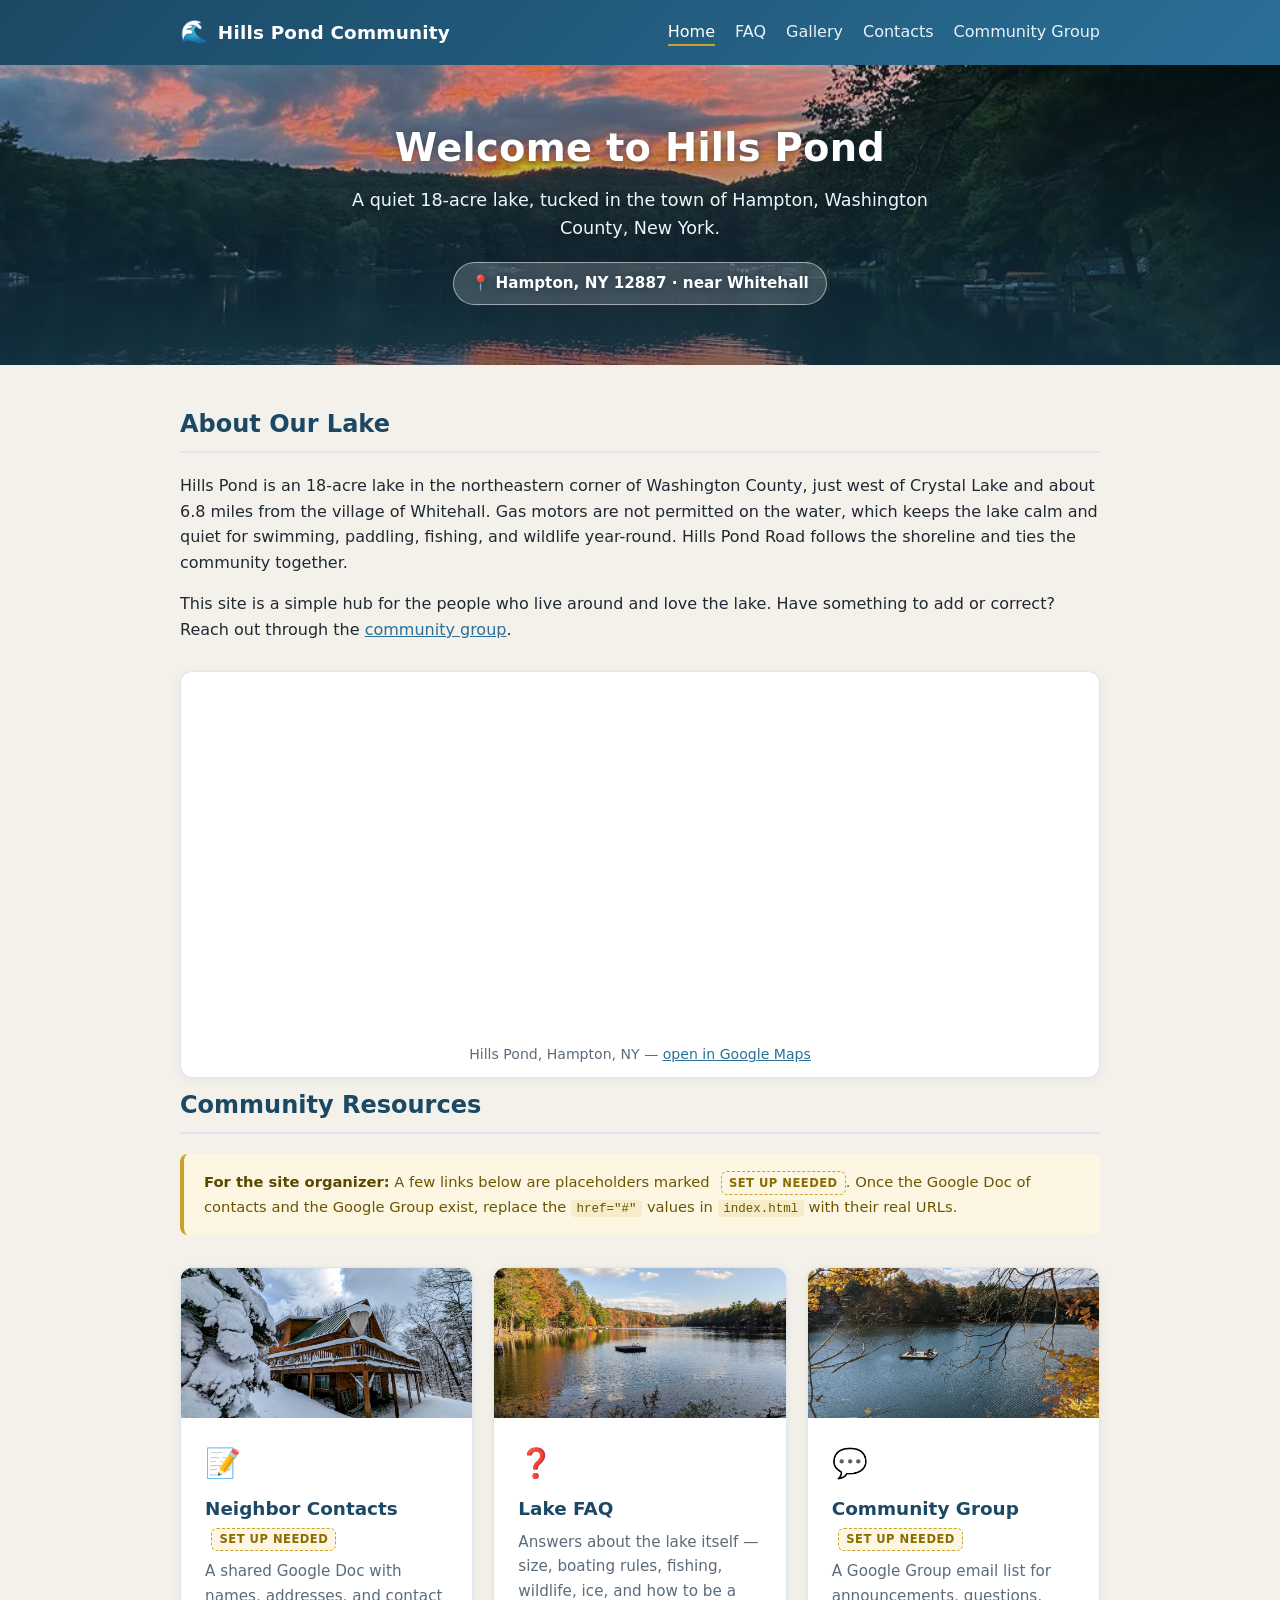
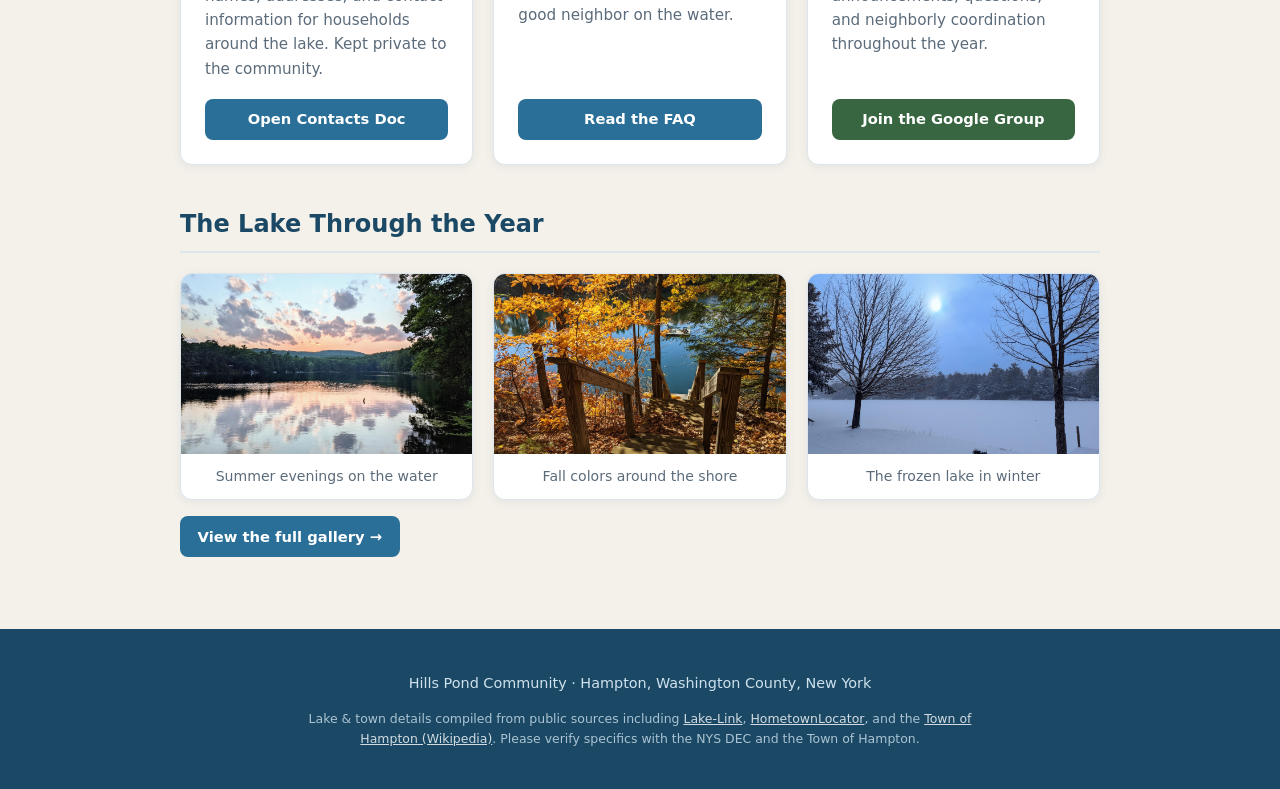
==== index.html @ 96c2da01 "Hills Pond Community website: pages, photos, and gallery Co-Authored-By: Claude Opus 4.8 <noreply@an" ====
<!DOCTYPE html>
<html lang="en">
<head>
  <meta charset="UTF-8" />
  <meta name="viewport" content="width=device-width, initial-scale=1.0" />
  <title>Hills Pond Community &mdash; Hampton, NY</title>
  <meta name="description" content="Community hub for residents and friends of Hills Pond in Hampton, New York. Contacts, FAQ, and community group." />
  <link rel="stylesheet" href="styles.css" />
</head>
<body>
  <header class="site-header">
    <nav class="nav">
      <a class="brand" href="index.html">
        <span class="mark">&#127754;</span>
        <span>Hills Pond Community</span>
      </a>
      <div class="nav-links">
        <a href="index.html" class="active">Home</a>
        <a href="faq.html">FAQ</a>
        <a href="gallery.html">Gallery</a>
        <a href="#contacts">Contacts</a>
        <a href="#group">Community Group</a>
      </div>
    </nav>
  </header>

  <section class="hero">
    <h1>Welcome to Hills Pond</h1>
    <p>A quiet 18-acre lake, tucked in the
       town of Hampton, Washington County, New York.</p>
    <a class="location" href="https://www.google.com/maps/search/?api=1&amp;query=43.5144433,-73.2801016"
       target="_blank" rel="noopener">&#128205; Hampton, NY 12887 &middot; near Whitehall</a>
  </section>

  <main>
    <h2 class="section-title">About Our Lake</h2>
    <p>
      Hills Pond is an 18-acre lake in the northeastern corner of Washington
      County, just west of Crystal Lake and about 6.8 miles from the village of
      Whitehall. Gas motors are not permitted on the water, which keeps the lake
      calm and quiet for swimming, paddling, fishing, and wildlife year-round.
      Hills Pond Road follows the shoreline and ties the community together.
    </p>
    <p>
      This site is a simple hub for the people who live around and love the lake.
      Have something to add or correct? Reach out through the
      <a href="#group">community group</a>.
    </p>

    <figure class="map-embed">
      <iframe
        title="Map of Hills Pond, Hampton, NY"
        src="https://maps.google.com/maps?q=43.5144433,-73.2801016&amp;z=14&amp;output=embed"
        loading="lazy"
        referrerpolicy="no-referrer-when-downgrade"
        allowfullscreen></iframe>
      <figcaption>
        Hills Pond, Hampton, NY &mdash;
        <a href="https://www.google.com/maps/search/?api=1&amp;query=43.5144433,-73.2801016"
           target="_blank" rel="noopener">open in Google Maps</a>
      </figcaption>
    </figure>

    <h2 class="section-title">Community Resources</h2>

    <div class="setup-note">
      <strong>For the site organizer:</strong> A few links below are placeholders
      marked <span class="badge">Set up needed</span>. Once the Google Doc of
      contacts and the Google Group exist, replace the <code>href="#"</code>
      values in <code>index.html</code> with their real URLs.
    </div>

    <div class="cards">
      <div class="card" id="contacts">
        <img class="card-img" src="images/cabin-snow.jpg" alt="A log home above the lake in winter snow" />
        <div class="card-body">
          <div class="icon">&#128221;</div>
          <h3>Neighbor Contacts <span class="badge">Set up needed</span></h3>
          <p>A shared Google Doc with names, addresses, and contact information
             for households around the lake. Kept private to the community.</p>
          <a class="btn" href="#" rel="noopener">Open Contacts Doc</a>
        </div>
      </div>

      <div class="card" id="faq">
        <img class="card-img" src="images/lake-autumn-raft.jpg" alt="Hills Pond in autumn with a swim raft and fall foliage" />
        <div class="card-body">
          <div class="icon">&#10067;</div>
          <h3>Lake FAQ</h3>
          <p>Answers about the lake itself &mdash; size, boating rules, fishing,
             wildlife, ice, and how to be a good neighbor on the water.</p>
          <a class="btn" href="faq.html">Read the FAQ</a>
        </div>
      </div>

      <div class="card" id="group">
        <img class="card-img" src="images/lake-dock-chairs.jpg" alt="Two Adirondack chairs on a floating dock on the lake" />
        <div class="card-body">
          <div class="icon">&#128172;</div>
          <h3>Community Group <span class="badge">Set up needed</span></h3>
          <p>A Google Group email list for announcements, questions, and
             neighborly coordination throughout the year.</p>
          <a class="btn secondary" href="#" rel="noopener">Join the Google Group</a>
        </div>
      </div>
    </div>

    <h2 class="section-title">The Lake Through the Year</h2>
    <div class="gallery">
      <figure>
        <img src="images/lake-summer-sunset.jpg" alt="Summer sunset reflected on Hills Pond" />
        <figcaption>Summer evenings on the water</figcaption>
      </figure>
      <figure>
        <img src="images/stairs-to-lake.jpg" alt="Wooden steps down to Hills Pond through golden fall foliage" />
        <figcaption>Fall colors around the shore</figcaption>
      </figure>
      <figure>
        <img src="images/winter-lake-frozen.jpg" alt="Hills Pond frozen over and snow-covered in winter" />
        <figcaption>The frozen lake in winter</figcaption>
      </figure>
    </div>
    <p><a class="btn" href="gallery.html">View the full gallery &rarr;</a></p>
  </main>

  <footer class="site-footer">
    <p>Hills Pond Community &middot; Hampton, Washington County, New York</p>
    <p class="sources">
      Lake &amp; town details compiled from public sources including
      <a href="https://www.lake-link.com/new-york-lakes/washington-county-county/hills-pond/28690/">Lake-Link</a>,
      <a href="https://newyork.hometownlocator.com/maps/feature-map,ftc,1,fid,952830,n,hills%20pond.cfm">HometownLocator</a>,
      and the <a href="https://en.wikipedia.org/wiki/Hampton,_New_York">Town of Hampton (Wikipedia)</a>.
      Please verify specifics with the NYS DEC and the Town of Hampton.
    </p>
  </footer>
</body>
</html>
---- styles.css ----
:root {
  --water-deep: #1b4965;
  --water: #2a6f97;
  --water-light: #61a5c2;
  --reed: #386641;
  --sand: #f4f1ea;
  --paper: #ffffff;
  --ink: #1f2933;
  --muted: #5b6b7a;
  --line: #dfe5ec;
  --accent: #c9a227;
  --shadow: 0 2px 10px rgba(27, 73, 101, 0.08);
  --radius: 12px;
}

* {
  box-sizing: border-box;
}

html {
  scroll-behavior: smooth;
}

body {
  margin: 0;
  font-family: "Segoe UI", system-ui, -apple-system, Roboto, Helvetica, Arial, sans-serif;
  color: var(--ink);
  background: var(--sand);
  line-height: 1.6;
}

a {
  color: var(--water);
}

a:hover {
  color: var(--water-deep);
}

/* ---------- Header / Nav ---------- */
.site-header {
  background: linear-gradient(135deg, var(--water-deep), var(--water));
  color: #fff;
  box-shadow: var(--shadow);
}

.nav {
  max-width: 960px;
  margin: 0 auto;
  display: flex;
  align-items: center;
  justify-content: space-between;
  flex-wrap: wrap;
  gap: 0.5rem;
  padding: 0.9rem 1.25rem;
}

.brand {
  display: flex;
  align-items: center;
  gap: 0.6rem;
  font-weight: 700;
  font-size: 1.15rem;
  color: #fff;
  text-decoration: none;
  letter-spacing: 0.2px;
}

.brand .mark {
  font-size: 1.4rem;
}

.nav-links {
  display: flex;
  gap: 1.25rem;
  flex-wrap: wrap;
}

.nav-links a {
  color: #eaf3f8;
  text-decoration: none;
  font-weight: 500;
}

.nav-links a:hover,
.nav-links a.active {
  color: #fff;
  border-bottom: 2px solid var(--accent);
}

/* ---------- Hero ---------- */
.hero {
  position: relative;
  color: #fff;
  text-align: center;
  padding: 3.25rem 1.25rem 3.75rem;
  background: linear-gradient(180deg, var(--water) 0%, var(--water-light) 100%);
  overflow: hidden;
}

.hero::before {
  content: "";
  position: absolute;
  inset: 0;
  background-image: var(--hero-img, url("images/lake-sunset-fire.jpg"));
  background-size: cover;
  background-position: center 50%;
  opacity: 1;
}

.hero::after {
  content: "";
  position: absolute;
  inset: 0;
  background: linear-gradient(180deg, rgba(27, 73, 101, 0.15), rgba(27, 73, 101, 0.55));
}

.hero > * {
  position: relative;
  z-index: 1;
  text-shadow: 0 1px 6px rgba(15, 40, 56, 0.45);
}

.hero h1 {
  margin: 0 0 0.5rem;
  font-size: 2.4rem;
  letter-spacing: 0.3px;
}

.hero p {
  margin: 0 auto;
  max-width: 620px;
  font-size: 1.1rem;
  color: #eef6fb;
}

.hero .location {
  display: inline-block;
  margin-top: 1.25rem;
  font-size: 0.95rem;
  font-weight: 600;
  color: #fff;
  text-decoration: none;
  background: rgba(255, 255, 255, 0.18);
  border: 1px solid rgba(255, 255, 255, 0.5);
  border-radius: 999px;
  padding: 0.5rem 1.1rem;
  transition: background 0.15s ease, transform 0.15s ease;
}

.hero .location:hover {
  background: rgba(255, 255, 255, 0.32);
  transform: translateY(-1px);
}

/* ---------- Layout ---------- */
main {
  max-width: 960px;
  margin: 0 auto;
  padding: 2.5rem 1.25rem 3.5rem;
}

.section-title {
  font-size: 1.5rem;
  color: var(--water-deep);
  margin: 0 0 1.25rem;
  border-bottom: 2px solid var(--line);
  padding-bottom: 0.5rem;
}

/* ---------- Catalog cards ---------- */
.cards {
  display: grid;
  grid-template-columns: repeat(auto-fit, minmax(240px, 1fr));
  gap: 1.25rem;
  margin-bottom: 2.5rem;
}

.card {
  background: var(--paper);
  border: 1px solid var(--line);
  border-radius: var(--radius);
  box-shadow: var(--shadow);
  display: flex;
  flex-direction: column;
  overflow: hidden;
  transition: transform 0.15s ease, box-shadow 0.15s ease;
}

.card-img {
  display: block;
  width: 100%;
  height: 150px;
  object-fit: cover;
  background: #dff0f7;
}

.card-body {
  padding: 1.4rem 1.5rem 1.5rem;
  display: flex;
  flex-direction: column;
  flex-grow: 1;
}

.card:hover {
  transform: translateY(-3px);
  box-shadow: 0 8px 20px rgba(27, 73, 101, 0.14);
}

.card .icon {
  font-size: 1.8rem;
  margin-bottom: 0.5rem;
}

.card h3 {
  margin: 0 0 0.4rem;
  color: var(--water-deep);
  font-size: 1.15rem;
}

.card p {
  margin: 0 0 1.1rem;
  color: var(--muted);
  font-size: 0.95rem;
  flex-grow: 1;
}

.btn {
  display: inline-block;
  background: var(--water);
  color: #fff;
  text-decoration: none;
  padding: 0.55rem 1.1rem;
  border-radius: 8px;
  font-weight: 600;
  font-size: 0.92rem;
  text-align: center;
  transition: background 0.15s ease;
}

.btn:hover {
  background: var(--water-deep);
  color: #fff;
}

.btn.secondary {
  background: var(--reed);
}

.btn.secondary:hover {
  background: #2c4f33;
}

/* ---------- Map embed ---------- */
.map-embed {
  margin: 1.75rem 0 0.5rem;
  background: var(--paper);
  border: 1px solid var(--line);
  border-radius: var(--radius);
  overflow: hidden;
  box-shadow: var(--shadow);
}

.map-embed iframe {
  display: block;
  width: 100%;
  height: 360px;
  border: 0;
}

.map-embed figcaption {
  padding: 0.7rem 1rem;
  font-size: 0.88rem;
  color: var(--muted);
  text-align: center;
}

/* ---------- Gallery ---------- */
.gallery {
  display: grid;
  grid-template-columns: repeat(auto-fit, minmax(220px, 1fr));
  gap: 1.25rem;
  margin-bottom: 1rem;
}

.gallery figure {
  margin: 0;
  background: var(--paper);
  border: 1px solid var(--line);
  border-radius: var(--radius);
  overflow: hidden;
  box-shadow: var(--shadow);
}

.gallery img {
  display: block;
  width: 100%;
  height: 180px;
  object-fit: cover;
}

.gallery figcaption {
  padding: 0.7rem 1rem;
  font-size: 0.88rem;
  color: var(--muted);
  text-align: center;
}

/* ---------- Placeholder badge ---------- */
.badge {
  display: inline-block;
  background: #fdf6e3;
  color: #8a6d00;
  border: 1px dashed var(--accent);
  border-radius: 6px;
  font-size: 0.72rem;
  font-weight: 600;
  text-transform: uppercase;
  letter-spacing: 0.5px;
  padding: 0.1rem 0.45rem;
  margin-left: 0.4rem;
  vertical-align: middle;
}

.setup-note {
  background: #fdf6e3;
  border-left: 4px solid var(--accent);
  border-radius: 8px;
  padding: 1rem 1.25rem;
  margin: 0 0 2rem;
  color: #6b5600;
  font-size: 0.92rem;
}

.setup-note strong {
  color: #5a4800;
}

.setup-note code {
  background: #f6ecca;
  padding: 0.1rem 0.35rem;
  border-radius: 4px;
  font-size: 0.85em;
}

/* ---------- FAQ ---------- */
.faq-intro {
  color: var(--muted);
  max-width: 680px;
  margin-bottom: 2rem;
}

details.faq {
  background: var(--paper);
  border: 1px solid var(--line);
  border-radius: var(--radius);
  margin-bottom: 0.85rem;
  box-shadow: var(--shadow);
  overflow: hidden;
}

details.faq summary {
  cursor: pointer;
  padding: 1.1rem 1.4rem;
  font-weight: 600;
  color: var(--water-deep);
  font-size: 1.05rem;
  list-style: none;
  display: flex;
  justify-content: space-between;
  align-items: center;
  gap: 1rem;
}

details.faq summary::-webkit-details-marker {
  display: none;
}

details.faq summary::after {
  content: "+";
  color: var(--water-light);
  font-size: 1.4rem;
  font-weight: 400;
  transition: transform 0.2s ease;
}

details.faq[open] summary::after {
  content: "\2212";
}

details.faq .answer {
  padding: 0 1.4rem 1.25rem;
  color: var(--ink);
}

details.faq .answer p:first-child {
  margin-top: 0;
}

.note {
  font-size: 0.85rem;
  color: var(--muted);
  font-style: italic;
}

.note code {
  background: #eef2f6;
  padding: 0.1rem 0.35rem;
  border-radius: 4px;
  font-style: normal;
  font-size: 0.88em;
}

/* ---------- Footer ---------- */
.site-footer {
  background: var(--water-deep);
  color: #cfe2ee;
  text-align: center;
  padding: 1.75rem 1.25rem;
  font-size: 0.9rem;
}

.site-footer a {
  color: #fff;
}

.site-footer .sources {
  margin-top: 0.75rem;
  font-size: 0.78rem;
  opacity: 0.8;
  max-width: 720px;
  margin-left: auto;
  margin-right: auto;
}

@media (max-width: 540px) {
  .hero h1 {
    font-size: 1.9rem;
  }
  .nav {
    justify-content: center;
  }
}
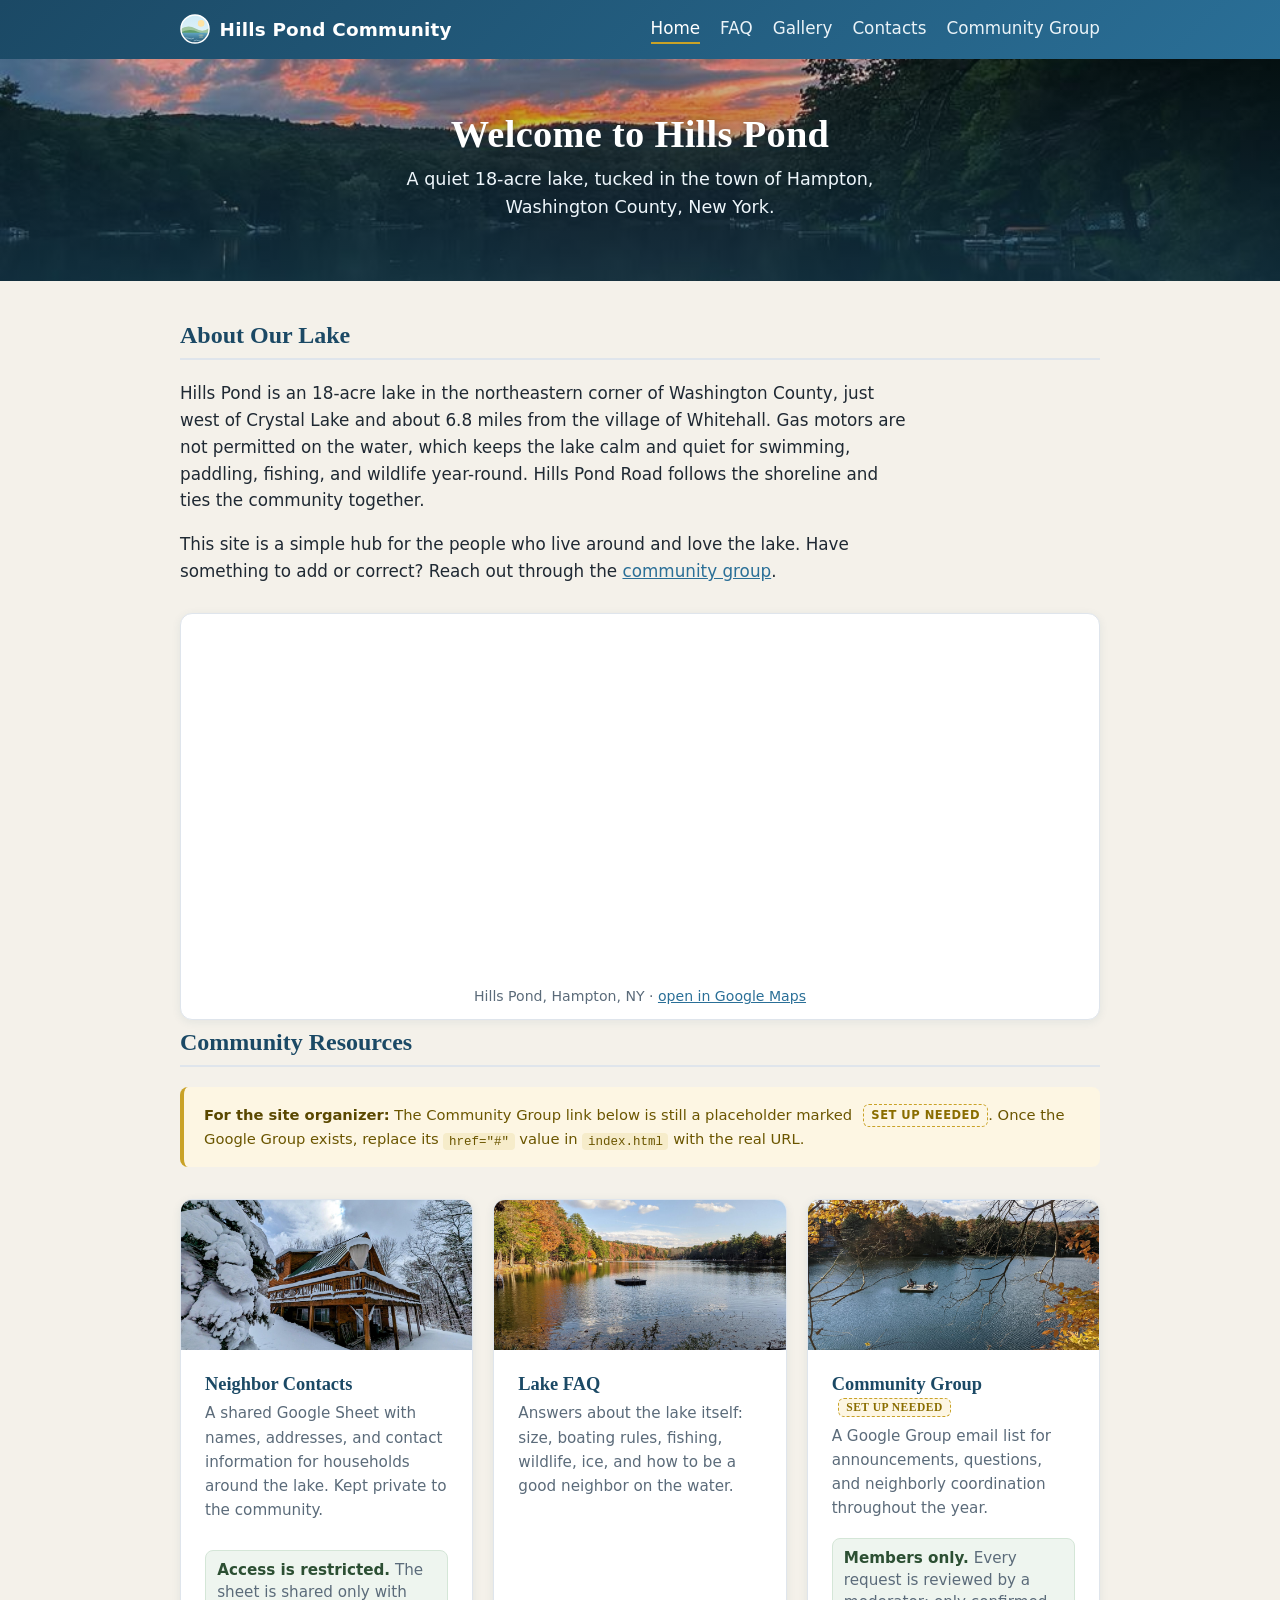
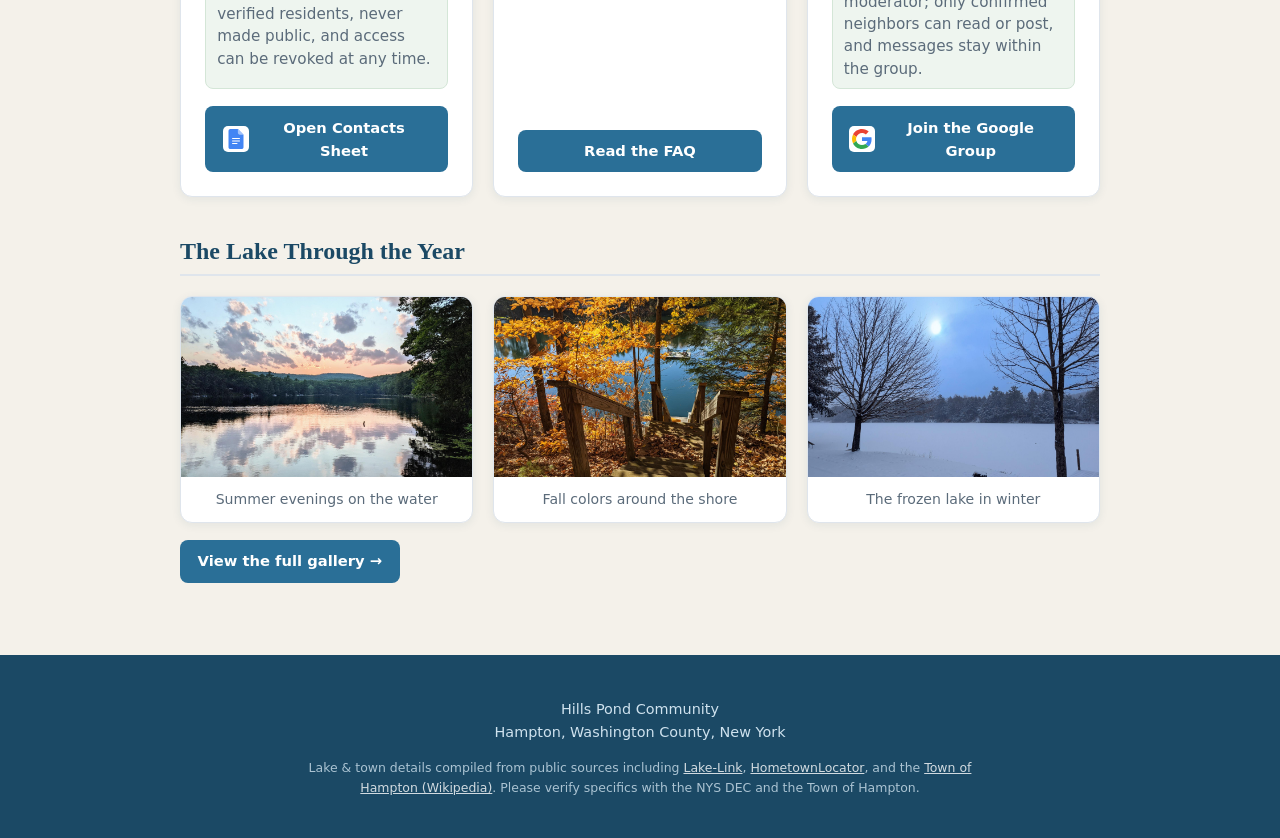
==== commit 25ae52ae: "Wire in contacts sheet, security notes, brand logo/buttons, typography, and location/banner tweaks C" ====
--- a/index.html
+++ b/index.html
@@ -3,7 +3,7 @@
 <head>
   <meta charset="UTF-8" />
   <meta name="viewport" content="width=device-width, initial-scale=1.0" />
-  <title>Hills Pond Community &mdash; Hampton, NY</title>
+  <title>Hills Pond Community | Hampton, NY</title>
   <meta name="description" content="Community hub for residents and friends of Hills Pond in Hampton, New York. Contacts, FAQ, and community group." />
   <link rel="stylesheet" href="styles.css" />
 </head>
@@ -11,7 +11,7 @@
   <header class="site-header">
     <nav class="nav">
       <a class="brand" href="index.html">
-        <span class="mark">&#127754;</span>
+        <img class="mark" src="images/logo.svg" alt="" />
         <span>Hills Pond Community</span>
       </a>
       <div class="nav-links">
@@ -26,10 +26,8 @@
 
   <section class="hero">
     <h1>Welcome to Hills Pond</h1>
-    <p>A quiet 18-acre lake, tucked in the
-       town of Hampton, Washington County, New York.</p>
-    <a class="location" href="https://www.google.com/maps/search/?api=1&amp;query=43.5144433,-73.2801016"
-       target="_blank" rel="noopener">&#128205; Hampton, NY 12887 &middot; near Whitehall</a>
+    <p>A quiet 18-acre lake, tucked in the town of Hampton,<br />
+       Washington County, New York.</p>
   </section>
 
   <main>
@@ -55,7 +53,7 @@
         referrerpolicy="no-referrer-when-downgrade"
         allowfullscreen></iframe>
       <figcaption>
-        Hills Pond, Hampton, NY &mdash;
+        Hills Pond, Hampton, NY &middot;
         <a href="https://www.google.com/maps/search/?api=1&amp;query=43.5144433,-73.2801016"
            target="_blank" rel="noopener">open in Google Maps</a>
       </figcaption>
@@ -64,30 +62,32 @@
     <h2 class="section-title">Community Resources</h2>
 
     <div class="setup-note">
-      <strong>For the site organizer:</strong> A few links below are placeholders
-      marked <span class="badge">Set up needed</span>. Once the Google Doc of
-      contacts and the Google Group exist, replace the <code>href="#"</code>
-      values in <code>index.html</code> with their real URLs.
+      <strong>For the site organizer:</strong> The Community Group link below is
+      still a placeholder marked <span class="badge">Set up needed</span>. Once the
+      Google Group exists, replace its <code>href="#"</code> value in
+      <code>index.html</code> with the real URL.
     </div>
 
     <div class="cards">
       <div class="card" id="contacts">
         <img class="card-img" src="images/cabin-snow.jpg" alt="A log home above the lake in winter snow" />
         <div class="card-body">
-          <div class="icon">&#128221;</div>
-          <h3>Neighbor Contacts <span class="badge">Set up needed</span></h3>
-          <p>A shared Google Doc with names, addresses, and contact information
+          <h3>Neighbor Contacts</h3>
+          <p>A shared Google Sheet with names, addresses, and contact information
              for households around the lake. Kept private to the community.</p>
-          <a class="btn" href="#" rel="noopener">Open Contacts Doc</a>
+          <p class="secure-note"><strong>Access is restricted.</strong>
+             The sheet is shared only with verified residents, never made
+             public, and access can be revoked at any time.</p>
+          <a class="btn" href="https://docs.google.com/spreadsheets/d/1q8JYfatUaCO-7oeQY9UzLf7ospxUxoKf-vQ00gw66Ko/edit"
+             target="_blank" rel="noopener"><img class="btn-icon" src="images/google-docs.svg" alt="" />Open Contacts Sheet</a>
         </div>
       </div>
 
       <div class="card" id="faq">
         <img class="card-img" src="images/lake-autumn-raft.jpg" alt="Hills Pond in autumn with a swim raft and fall foliage" />
         <div class="card-body">
-          <div class="icon">&#10067;</div>
           <h3>Lake FAQ</h3>
-          <p>Answers about the lake itself &mdash; size, boating rules, fishing,
+          <p>Answers about the lake itself: size, boating rules, fishing,
              wildlife, ice, and how to be a good neighbor on the water.</p>
           <a class="btn" href="faq.html">Read the FAQ</a>
         </div>
@@ -96,11 +96,13 @@
       <div class="card" id="group">
         <img class="card-img" src="images/lake-dock-chairs.jpg" alt="Two Adirondack chairs on a floating dock on the lake" />
         <div class="card-body">
-          <div class="icon">&#128172;</div>
           <h3>Community Group <span class="badge">Set up needed</span></h3>
           <p>A Google Group email list for announcements, questions, and
              neighborly coordination throughout the year.</p>
-          <a class="btn secondary" href="#" rel="noopener">Join the Google Group</a>
+          <p class="secure-note"><strong>Members only.</strong>
+             Every request is reviewed by a moderator; only confirmed neighbors
+             can read or post, and messages stay within the group.</p>
+          <a class="btn" href="#" rel="noopener"><img class="btn-icon" src="images/google-g.svg" alt="" />Join the Google Group</a>
         </div>
       </div>
     </div>
@@ -124,7 +126,7 @@
   </main>
 
   <footer class="site-footer">
-    <p>Hills Pond Community &middot; Hampton, Washington County, New York</p>
+    <p>Hills Pond Community<br />Hampton, Washington County, New York</p>
     <p class="sources">
       Lake &amp; town details compiled from public sources including
       <a href="https://www.lake-link.com/new-york-lakes/washington-county-county/hills-pond/28690/">Lake-Link</a>,
--- a/styles.css
+++ b/styles.css
@@ -26,7 +26,10 @@
   font-family: "Segoe UI", system-ui, -apple-system, Roboto, Helvetica, Arial, sans-serif;
   color: var(--ink);
   background: var(--sand);
+  font-size: 1.05rem;
   line-height: 1.6;
+  -webkit-font-smoothing: antialiased;
+  text-rendering: optimizeLegibility;
 }
 
 a {
@@ -35,6 +38,16 @@
 
 a:hover {
   color: var(--water-deep);
+}
+
+/* Serif headings for warmth and clearer hierarchy (no web-font download) */
+h1, h2, h3,
+.hero h1,
+.section-title,
+.card h3,
+details.faq summary {
+  font-family: Georgia, "Iowan Old Style", "Palatino Linotype", "Times New Roman", serif;
+  line-height: 1.2;
 }
 
 /* ---------- Header / Nav ---------- */
@@ -66,8 +79,16 @@
   letter-spacing: 0.2px;
 }
 
+.brand:hover {
+  color: #fff;
+  opacity: 0.92;
+}
+
 .brand .mark {
-  font-size: 1.4rem;
+  width: 30px;
+  height: 30px;
+  display: block;
+  flex: 0 0 auto;
 }
 
 .nav-links {
@@ -134,30 +155,17 @@
   color: #eef6fb;
 }
 
-.hero .location {
-  display: inline-block;
-  margin-top: 1.25rem;
-  font-size: 0.95rem;
-  font-weight: 600;
-  color: #fff;
-  text-decoration: none;
-  background: rgba(255, 255, 255, 0.18);
-  border: 1px solid rgba(255, 255, 255, 0.5);
-  border-radius: 999px;
-  padding: 0.5rem 1.1rem;
-  transition: background 0.15s ease, transform 0.15s ease;
-}
-
-.hero .location:hover {
-  background: rgba(255, 255, 255, 0.32);
-  transform: translateY(-1px);
-}
-
 /* ---------- Layout ---------- */
 main {
   max-width: 960px;
   margin: 0 auto;
   padding: 2.5rem 1.25rem 3.5rem;
+}
+
+/* Cap prose at a comfortable reading measure (~60-75 characters) */
+main > p,
+.faq .answer p {
+  max-width: 68ch;
 }
 
 .section-title {
@@ -225,12 +233,31 @@
   flex-grow: 1;
 }
 
+.secure-note {
+  flex-grow: 0;
+  font-size: 0.82rem;
+  color: var(--reed);
+  background: #eef5ef;
+  border: 1px solid #d4e6d7;
+  border-radius: 8px;
+  padding: 0.5rem 0.7rem;
+  margin: 0 0 1.1rem;
+  line-height: 1.45;
+}
+
+.secure-note strong {
+  color: #2c4f33;
+}
+
 .btn {
-  display: inline-block;
+  display: inline-flex;
+  align-items: center;
+  justify-content: center;
+  gap: 0.55rem;
   background: var(--water);
   color: #fff;
   text-decoration: none;
-  padding: 0.55rem 1.1rem;
+  padding: 0.6rem 1.1rem;
   border-radius: 8px;
   font-weight: 600;
   font-size: 0.92rem;
@@ -243,12 +270,19 @@
   color: #fff;
 }
 
-.btn.secondary {
-  background: var(--reed);
-}
-
-.btn.secondary:hover {
-  background: #2c4f33;
+.btn-icon {
+  width: 26px;
+  height: 26px;
+  flex: 0 0 auto;
+  background: #fff;
+  border-radius: 5px;
+  padding: 3px;
+  box-sizing: border-box;
+}
+
+/* The three resource-card actions share one consistent full-width button */
+.card-body .btn {
+  width: 100%;
 }
 
 /* ---------- Map embed ---------- */
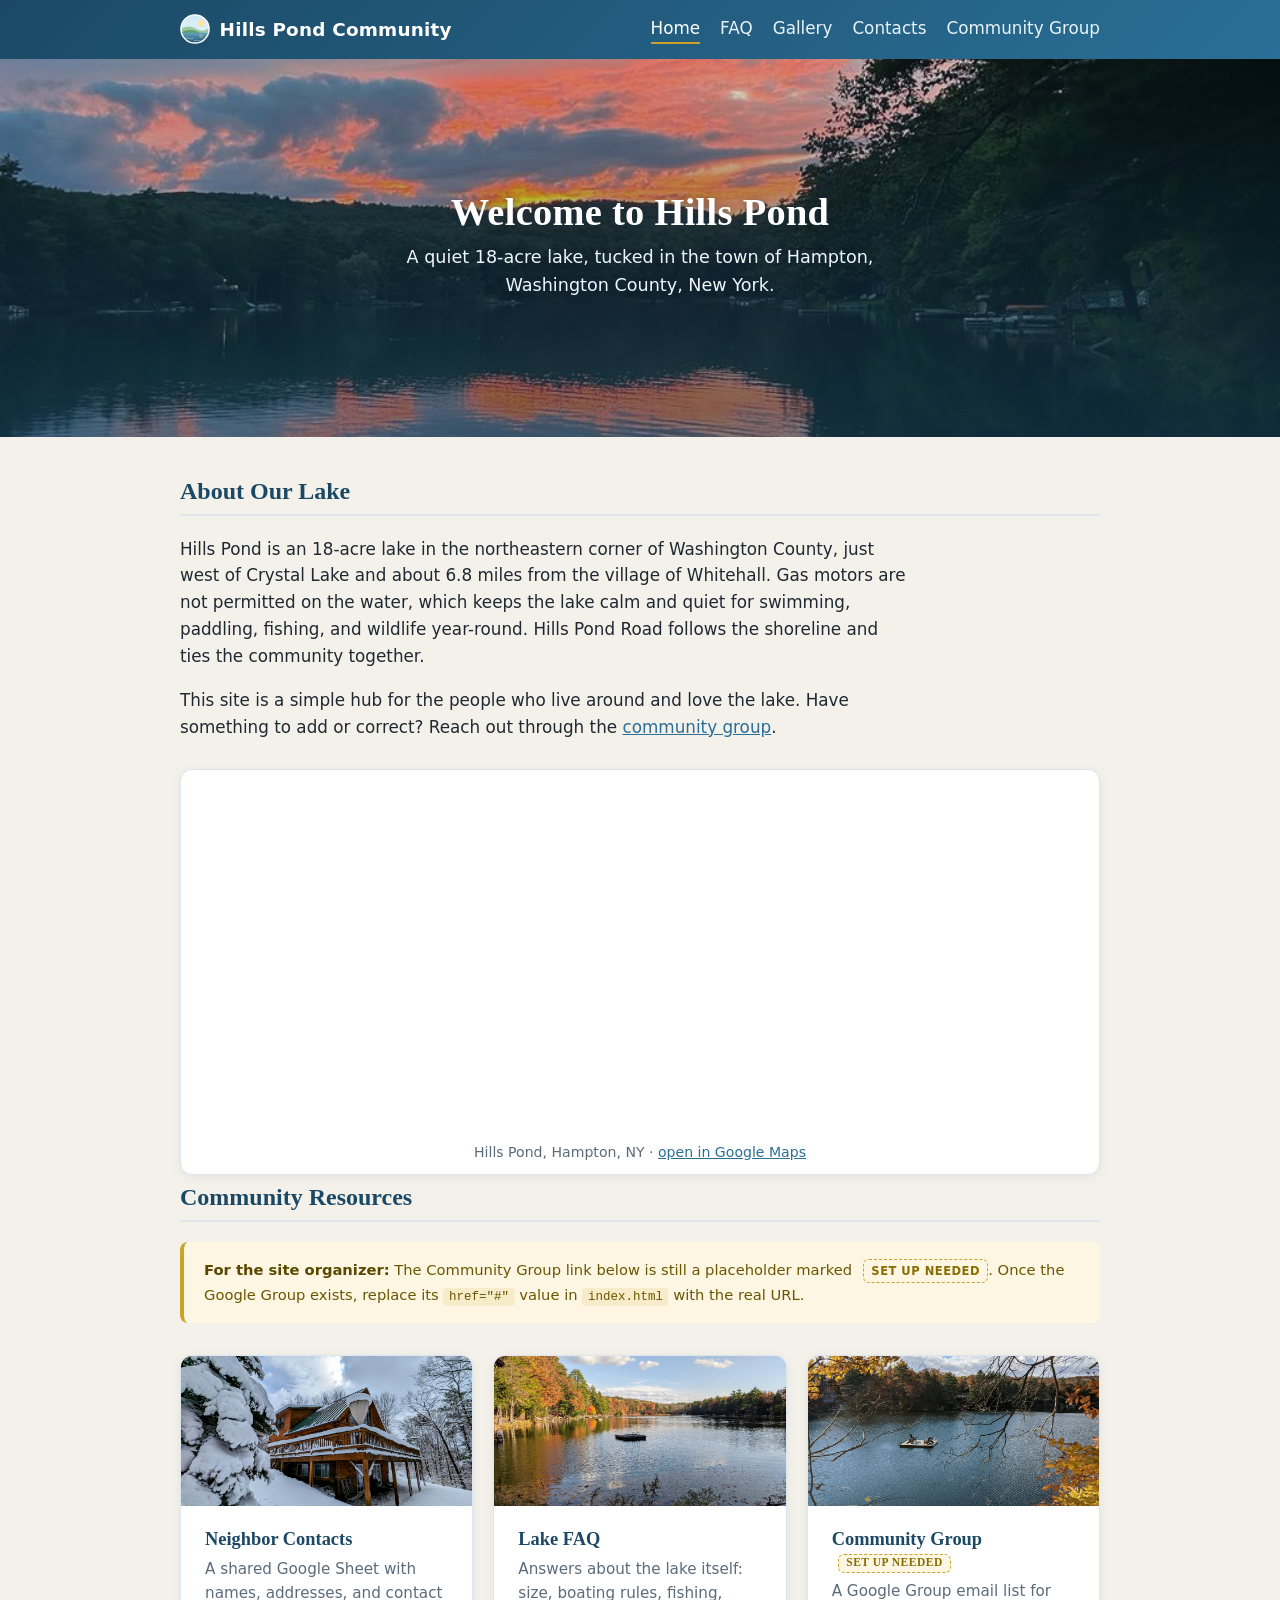
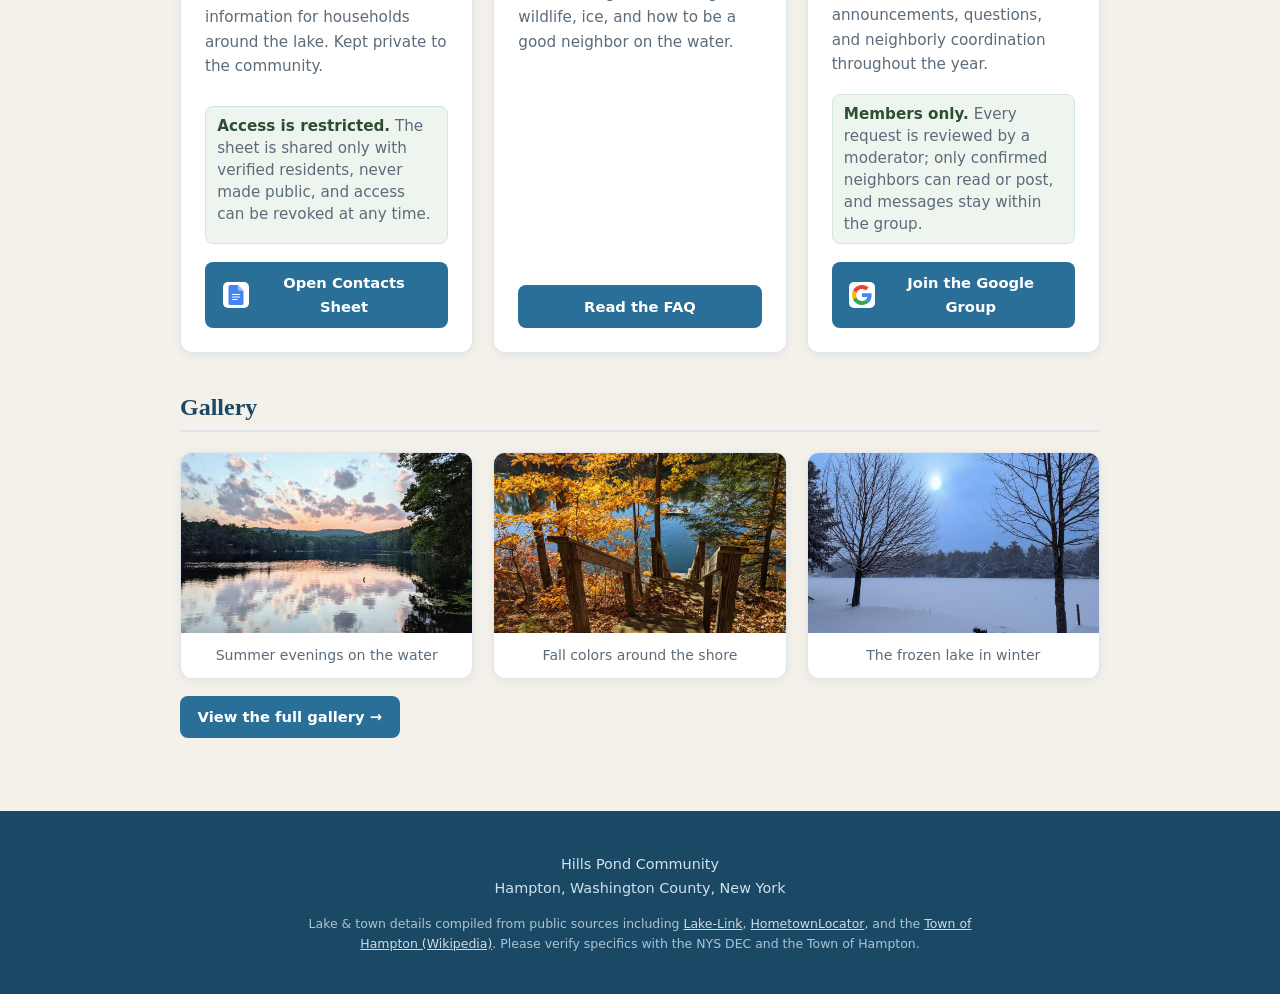
==== commit f04484ca: "Rename homepage gallery section to Gallery Co-Authored-By: Claude Opus 4.8 <noreply@anthropic.com>" ====
--- a/index.html
+++ b/index.html
@@ -107,7 +107,7 @@
       </div>
     </div>
 
-    <h2 class="section-title">The Lake Through the Year</h2>
+    <h2 class="section-title">Gallery</h2>
     <div class="gallery">
       <figure>
         <img src="images/lake-summer-sunset.jpg" alt="Summer sunset reflected on Hills Pond" />
--- a/styles.css
+++ b/styles.css
@@ -115,6 +115,11 @@
   color: #fff;
   text-align: center;
   padding: 3.25rem 1.25rem 3.75rem;
+  min-height: 42vh;
+  display: flex;
+  flex-direction: column;
+  justify-content: center;
+  align-items: center;
   background: linear-gradient(180deg, var(--water) 0%, var(--water-light) 100%);
   overflow: hidden;
 }
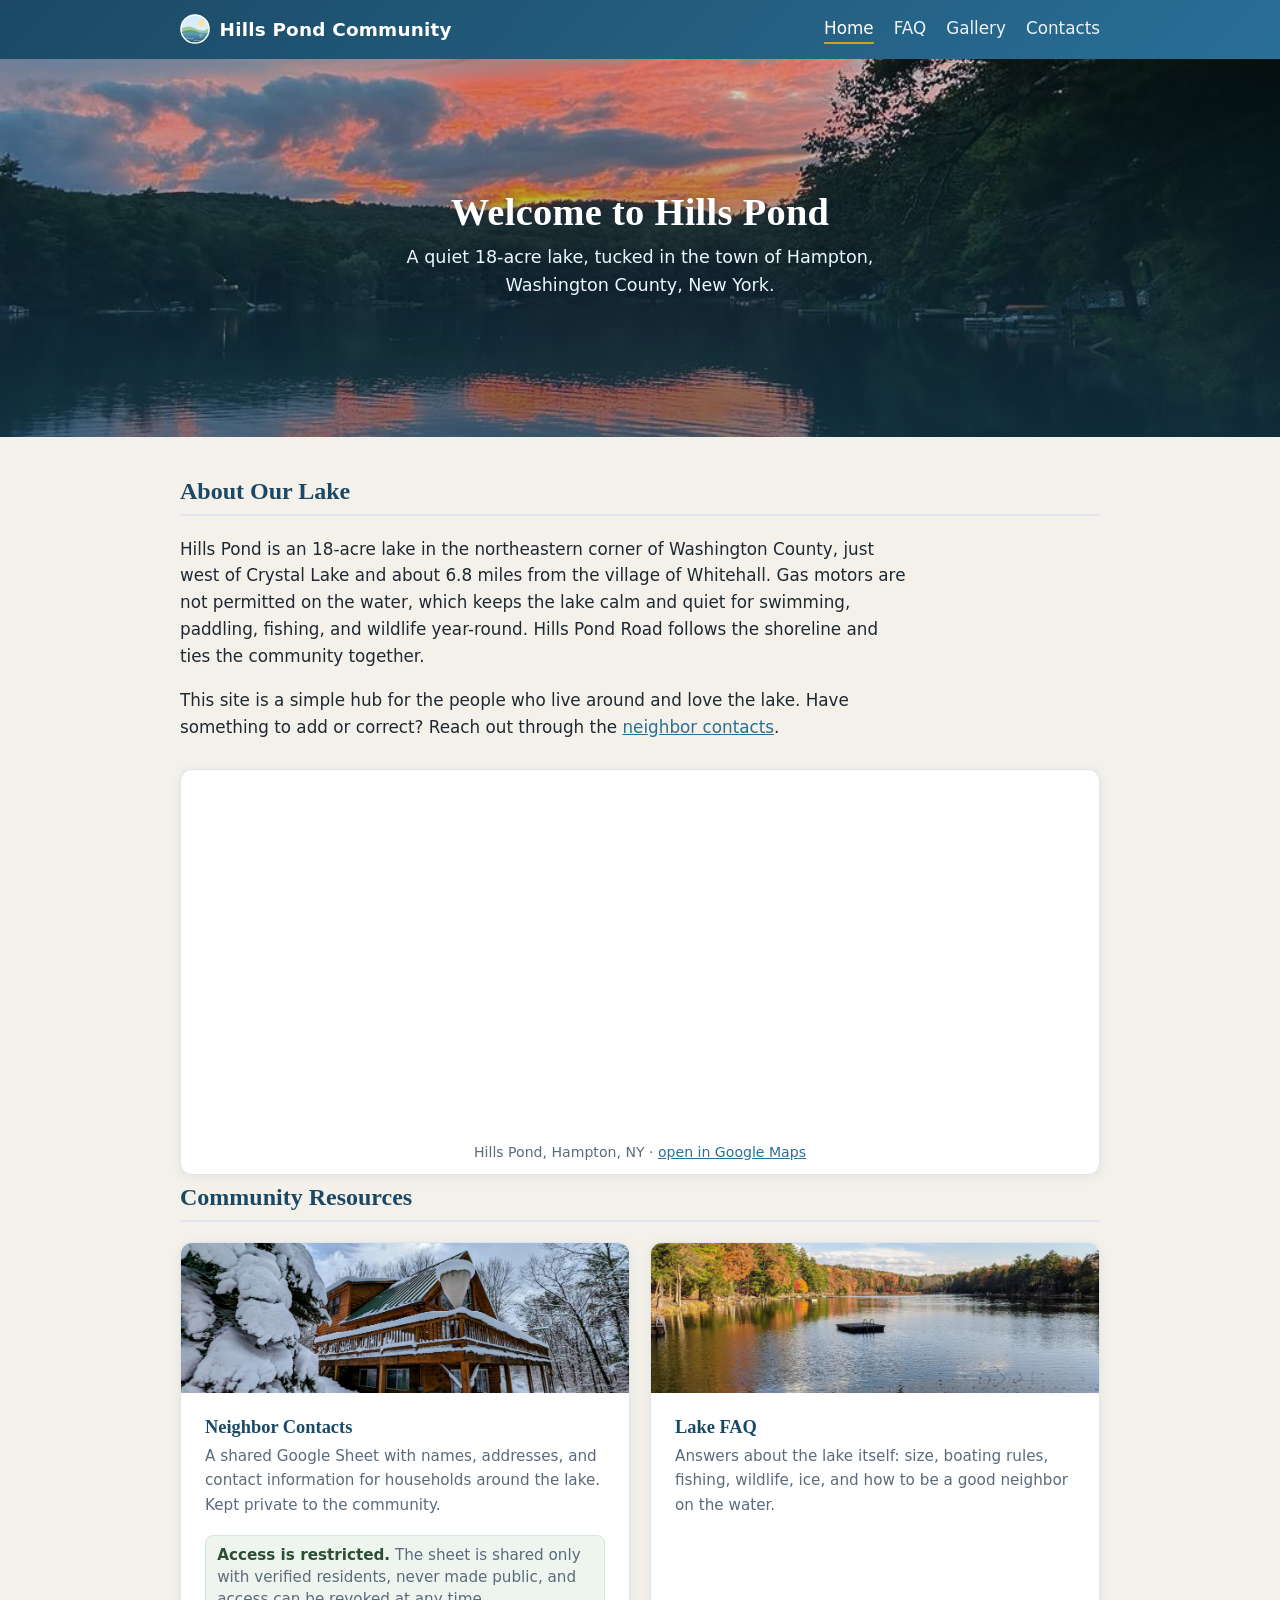
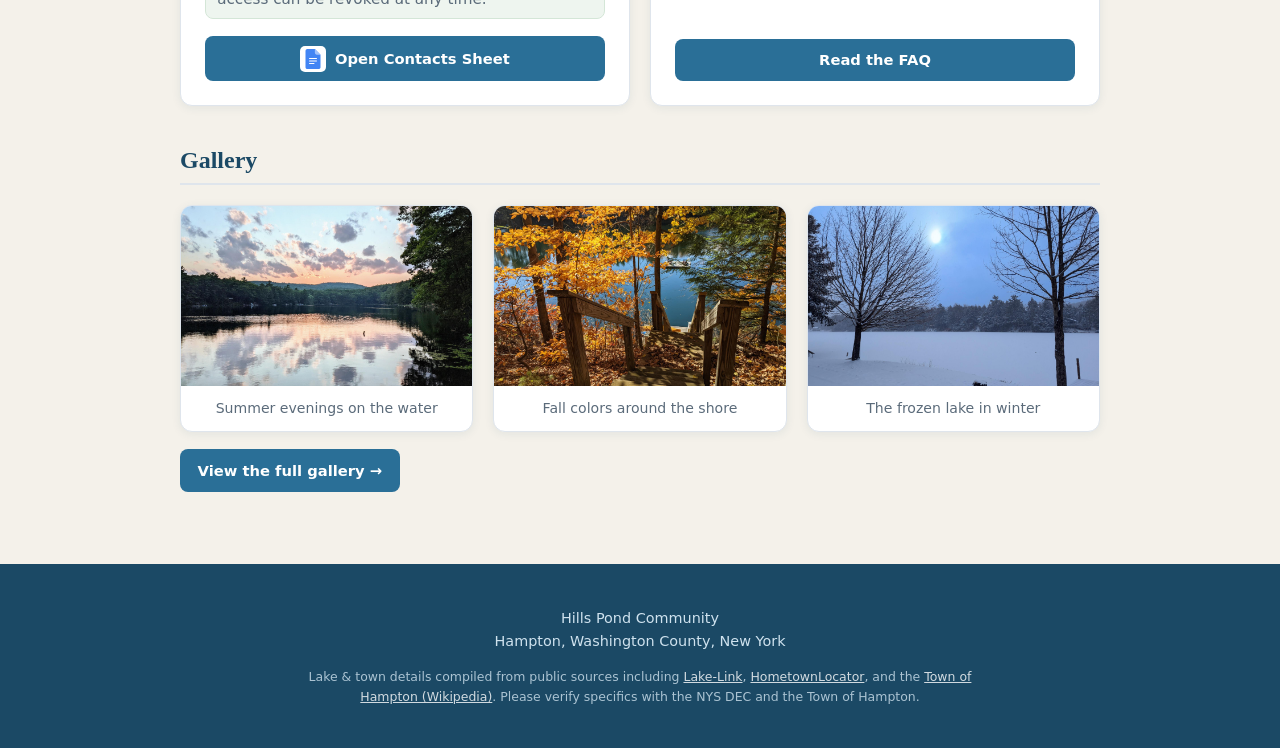
==== commit 8d34feb4: "Remove Community Group placeholder, add gallery lightbox and favicon - Drop the unfinished Google Gr" ====
--- a/index.html
+++ b/index.html
@@ -5,6 +5,7 @@
   <meta name="viewport" content="width=device-width, initial-scale=1.0" />
   <title>Hills Pond Community | Hampton, NY</title>
   <meta name="description" content="Community hub for residents and friends of Hills Pond in Hampton, New York. Contacts, FAQ, and community group." />
+  <link rel="icon" type="image/svg+xml" href="images/logo.svg" />
   <link rel="stylesheet" href="styles.css" />
 </head>
 <body>
@@ -19,7 +20,6 @@
         <a href="faq.html">FAQ</a>
         <a href="gallery.html">Gallery</a>
         <a href="#contacts">Contacts</a>
-        <a href="#group">Community Group</a>
       </div>
     </nav>
   </header>
@@ -42,7 +42,7 @@
     <p>
       This site is a simple hub for the people who live around and love the lake.
       Have something to add or correct? Reach out through the
-      <a href="#group">community group</a>.
+      <a href="#contacts">neighbor contacts</a>.
     </p>
 
     <figure class="map-embed">
@@ -60,13 +60,6 @@
     </figure>
 
     <h2 class="section-title">Community Resources</h2>
-
-    <div class="setup-note">
-      <strong>For the site organizer:</strong> The Community Group link below is
-      still a placeholder marked <span class="badge">Set up needed</span>. Once the
-      Google Group exists, replace its <code>href="#"</code> value in
-      <code>index.html</code> with the real URL.
-    </div>
 
     <div class="cards">
       <div class="card" id="contacts">
@@ -90,19 +83,6 @@
           <p>Answers about the lake itself: size, boating rules, fishing,
              wildlife, ice, and how to be a good neighbor on the water.</p>
           <a class="btn" href="faq.html">Read the FAQ</a>
-        </div>
-      </div>
-
-      <div class="card" id="group">
-        <img class="card-img" src="images/lake-dock-chairs.jpg" alt="Two Adirondack chairs on a floating dock on the lake" />
-        <div class="card-body">
-          <h3>Community Group <span class="badge">Set up needed</span></h3>
-          <p>A Google Group email list for announcements, questions, and
-             neighborly coordination throughout the year.</p>
-          <p class="secure-note"><strong>Members only.</strong>
-             Every request is reviewed by a moderator; only confirmed neighbors
-             can read or post, and messages stay within the group.</p>
-          <a class="btn" href="#" rel="noopener"><img class="btn-icon" src="images/google-g.svg" alt="" />Join the Google Group</a>
         </div>
       </div>
     </div>
@@ -135,5 +115,7 @@
       Please verify specifics with the NYS DEC and the Town of Hampton.
     </p>
   </footer>
+
+  <script src="script.js" defer></script>
 </body>
 </html>
--- a/styles.css
+++ b/styles.css
@@ -480,3 +480,103 @@
     justify-content: center;
   }
 }
+
+/* ---------- Lightbox ---------- */
+.lightbox {
+  position: fixed;
+  inset: 0;
+  background: rgba(15, 30, 41, 0.92);
+  display: flex;
+  align-items: center;
+  justify-content: center;
+  padding: 2rem;
+  opacity: 0;
+  visibility: hidden;
+  transition: opacity 0.2s ease;
+  z-index: 1000;
+}
+
+.lightbox.open {
+  opacity: 1;
+  visibility: visible;
+}
+
+body.lightbox-active {
+  overflow: hidden;
+}
+
+.lightbox-content {
+  margin: 0;
+  max-width: min(90vw, 1100px);
+  max-height: 90vh;
+  display: flex;
+  flex-direction: column;
+  align-items: center;
+}
+
+.lightbox-img {
+  display: block;
+  max-width: 100%;
+  max-height: 80vh;
+  object-fit: contain;
+  border-radius: 8px;
+  box-shadow: 0 12px 40px rgba(0, 0, 0, 0.5);
+}
+
+.lightbox-caption {
+  color: #eef6fb;
+  font-size: 0.95rem;
+  margin-top: 0.9rem;
+  text-align: center;
+}
+
+.lightbox-close,
+.lightbox-prev,
+.lightbox-next {
+  position: fixed;
+  background: rgba(255, 255, 255, 0.12);
+  border: none;
+  color: #fff;
+  cursor: pointer;
+  border-radius: 50%;
+  width: 44px;
+  height: 44px;
+  font-size: 1.5rem;
+  line-height: 1;
+  display: flex;
+  align-items: center;
+  justify-content: center;
+  transition: background 0.15s ease;
+}
+
+.lightbox-close:hover,
+.lightbox-prev:hover,
+.lightbox-next:hover {
+  background: rgba(255, 255, 255, 0.25);
+}
+
+.lightbox-close {
+  top: 1.25rem;
+  right: 1.25rem;
+}
+
+.lightbox-prev {
+  left: 1.25rem;
+  top: 50%;
+  transform: translateY(-50%);
+}
+
+.lightbox-next {
+  right: 1.25rem;
+  top: 50%;
+  transform: translateY(-50%);
+}
+
+@media (max-width: 540px) {
+  .lightbox-prev,
+  .lightbox-next {
+    width: 38px;
+    height: 38px;
+    font-size: 1.25rem;
+  }
+}
